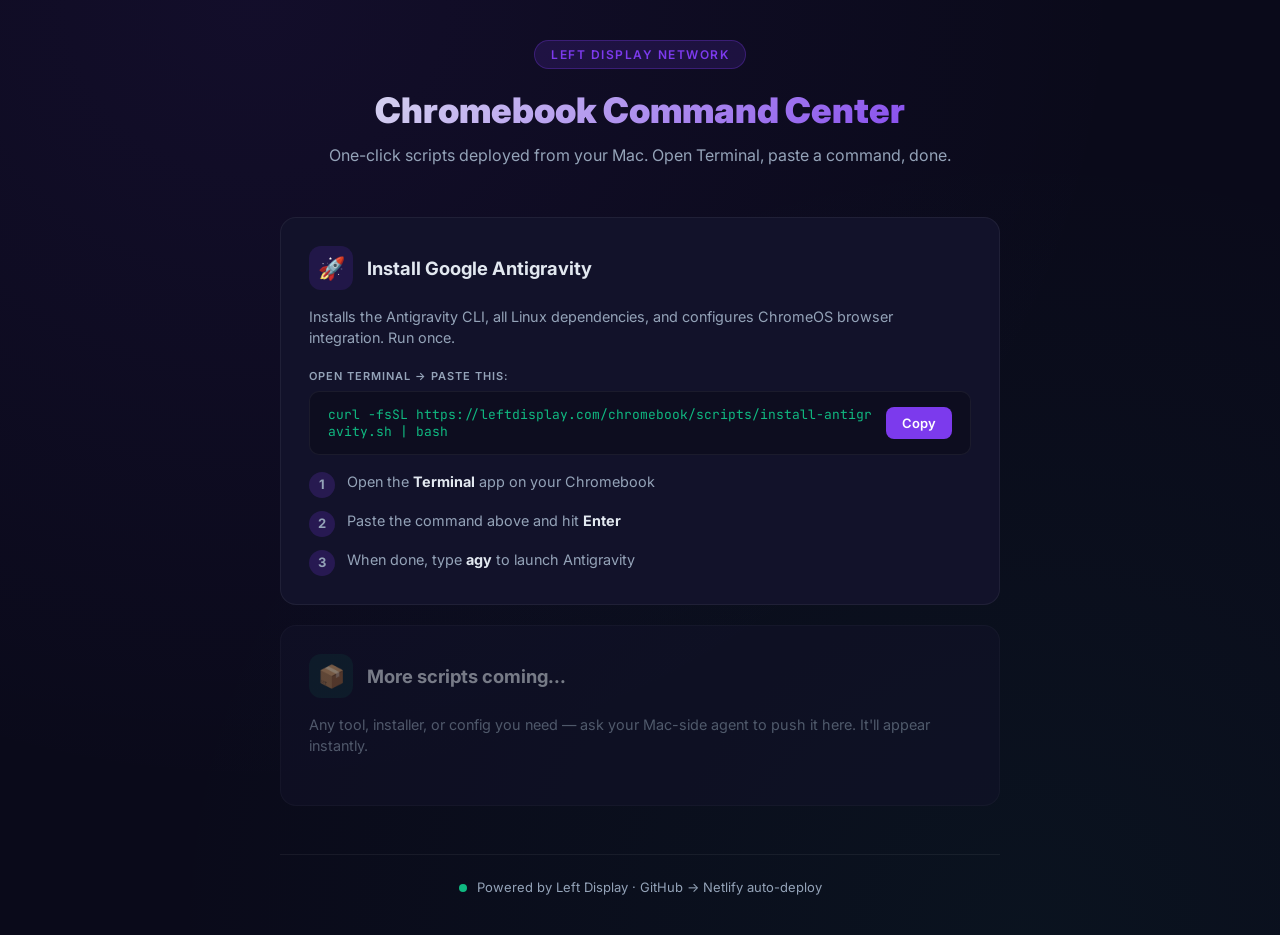
==== chromebook/index.html @ 219427c7 "Add Chromebook Command Center - transport layer for scripts" ====
<!DOCTYPE html>
<html lang="en">
<head>
    <meta charset="UTF-8">
    <meta name="viewport" content="width=device-width, initial-scale=1.0">
    <title>Chromebook Command Center — Left Display</title>
    <link href="https://fonts.googleapis.com/css2?family=Inter:wght@400;600;700;900&family=JetBrains+Mono:wght@400;600&display=swap" rel="stylesheet">
    <style>
        *, *::before, *::after { box-sizing: border-box; margin: 0; padding: 0; }

        :root {
            --bg-deep: #0a0a1a;
            --bg-card: #12122a;
            --bg-card-hover: #1a1a3a;
            --accent: #7c3aed;
            --accent-glow: rgba(124, 58, 237, 0.3);
            --success: #10b981;
            --text: #e2e8f0;
            --text-dim: #94a3b8;
            --border: rgba(255, 255, 255, 0.06);
            --radius: 16px;
        }

        body {
            font-family: 'Inter', sans-serif;
            background: var(--bg-deep);
            color: var(--text);
            min-height: 100vh;
            padding: 40px 20px;
            background-image:
                radial-gradient(ellipse at 20% 0%, rgba(124, 58, 237, 0.08) 0%, transparent 60%),
                radial-gradient(ellipse at 80% 100%, rgba(16, 185, 129, 0.05) 0%, transparent 60%);
        }

        .container {
            max-width: 720px;
            margin: 0 auto;
        }

        header {
            text-align: center;
            margin-bottom: 48px;
        }

        .badge {
            display: inline-block;
            background: rgba(124, 58, 237, 0.15);
            border: 1px solid rgba(124, 58, 237, 0.3);
            color: var(--accent);
            font-size: 12px;
            font-weight: 600;
            letter-spacing: 1.5px;
            text-transform: uppercase;
            padding: 6px 16px;
            border-radius: 100px;
            margin-bottom: 20px;
        }

        h1 {
            font-size: 2.2rem;
            font-weight: 900;
            background: linear-gradient(135deg, #e2e8f0 0%, #7c3aed 100%);
            -webkit-background-clip: text;
            -webkit-text-fill-color: transparent;
            background-clip: text;
            margin-bottom: 12px;
        }

        header p {
            color: var(--text-dim);
            font-size: 1rem;
            line-height: 1.6;
        }

        /* Script Cards */
        .script-card {
            background: var(--bg-card);
            border: 1px solid var(--border);
            border-radius: var(--radius);
            padding: 28px;
            margin-bottom: 20px;
            transition: all 0.3s ease;
            position: relative;
            overflow: hidden;
        }

        .script-card::before {
            content: '';
            position: absolute;
            top: 0;
            left: 0;
            right: 0;
            height: 2px;
            background: linear-gradient(90deg, var(--accent), var(--success));
            opacity: 0;
            transition: opacity 0.3s;
        }

        .script-card:hover {
            background: var(--bg-card-hover);
            border-color: rgba(124, 58, 237, 0.2);
            transform: translateY(-2px);
            box-shadow: 0 8px 32px rgba(0, 0, 0, 0.3);
        }

        .script-card:hover::before { opacity: 1; }

        .card-header {
            display: flex;
            align-items: center;
            gap: 14px;
            margin-bottom: 16px;
        }

        .card-icon {
            width: 44px;
            height: 44px;
            border-radius: 12px;
            display: flex;
            align-items: center;
            justify-content: center;
            font-size: 22px;
            flex-shrink: 0;
        }

        .card-icon.purple { background: rgba(124, 58, 237, 0.15); }
        .card-icon.green { background: rgba(16, 185, 129, 0.15); }
        .card-icon.blue { background: rgba(59, 130, 246, 0.15); }

        .card-title {
            font-size: 1.15rem;
            font-weight: 700;
        }

        .card-desc {
            color: var(--text-dim);
            font-size: 0.9rem;
            line-height: 1.5;
            margin-bottom: 20px;
        }

        /* Command Block */
        .cmd-block {
            background: #0d0d1f;
            border: 1px solid var(--border);
            border-radius: 10px;
            padding: 14px 18px;
            display: flex;
            align-items: center;
            justify-content: space-between;
            gap: 12px;
            margin-bottom: 16px;
        }

        .cmd-label {
            font-size: 11px;
            color: var(--text-dim);
            text-transform: uppercase;
            letter-spacing: 1px;
            margin-bottom: 8px;
            font-weight: 600;
        }

        .cmd-text {
            font-family: 'JetBrains Mono', monospace;
            font-size: 13px;
            color: var(--success);
            word-break: break-all;
            user-select: all;
            flex: 1;
        }

        .copy-btn {
            background: var(--accent);
            border: none;
            color: white;
            padding: 8px 16px;
            border-radius: 8px;
            font-size: 13px;
            font-weight: 600;
            cursor: pointer;
            white-space: nowrap;
            transition: all 0.2s;
            font-family: 'Inter', sans-serif;
        }

        .copy-btn:hover { background: #6d28d9; transform: scale(1.05); }
        .copy-btn:active { transform: scale(0.95); }
        .copy-btn.copied { background: var(--success); }

        /* Steps */
        .steps {
            display: flex;
            flex-direction: column;
            gap: 12px;
        }

        .step {
            display: flex;
            align-items: flex-start;
            gap: 12px;
            font-size: 0.9rem;
            line-height: 1.5;
        }

        .step-num {
            background: rgba(124, 58, 237, 0.2);
            color: var(--accent);
            width: 26px;
            height: 26px;
            border-radius: 50%;
            display: flex;
            align-items: center;
            justify-content: center;
            font-size: 13px;
            font-weight: 700;
            flex-shrink: 0;
            margin-top: 1px;
        }

        .step strong { color: var(--text); }
        .step span { color: var(--text-dim); }

        /* Footer */
        footer {
            text-align: center;
            margin-top: 48px;
            padding-top: 24px;
            border-top: 1px solid var(--border);
            color: var(--text-dim);
            font-size: 13px;
        }

        footer .pulse {
            display: inline-block;
            width: 8px;
            height: 8px;
            background: var(--success);
            border-radius: 50%;
            margin-right: 6px;
            animation: pulse 2s ease-in-out infinite;
        }

        @keyframes pulse {
            0%, 100% { opacity: 1; box-shadow: 0 0 0 0 rgba(16, 185, 129, 0.4); }
            50% { opacity: 0.7; box-shadow: 0 0 0 8px rgba(16, 185, 129, 0); }
        }

        @media (max-width: 500px) {
            h1 { font-size: 1.6rem; }
            .cmd-block { flex-direction: column; align-items: stretch; }
            .copy-btn { text-align: center; }
        }
    </style>
</head>
<body>
    <div class="container">
        <header>
            <div class="badge">Left Display Network</div>
            <h1>Chromebook Command Center</h1>
            <p>One-click scripts deployed from your Mac. Open Terminal, paste a command, done.</p>
        </header>

        <!-- Install Antigravity -->
        <div class="script-card">
            <div class="card-header">
                <div class="card-icon purple">🚀</div>
                <div class="card-title">Install Google Antigravity</div>
            </div>
            <div class="card-desc">
                Installs the Antigravity CLI, all Linux dependencies, and configures ChromeOS browser integration. Run once.
            </div>
            <div class="cmd-label">Open Terminal → paste this:</div>
            <div class="cmd-block">
                <span class="cmd-text">curl -fsSL https://leftdisplay.com/chromebook/scripts/install-antigravity.sh | bash</span>
                <button class="copy-btn" onclick="copyCmd(this, 'curl -fsSL https://leftdisplay.com/chromebook/scripts/install-antigravity.sh | bash')">Copy</button>
            </div>
            <div class="steps">
                <div class="step">
                    <span class="step-num">1</span>
                    <span>Open the <strong>Terminal</strong> app on your Chromebook</span>
                </div>
                <div class="step">
                    <span class="step-num">2</span>
                    <span>Paste the command above and hit <strong>Enter</strong></span>
                </div>
                <div class="step">
                    <span class="step-num">3</span>
                    <span>When done, type <strong>agy</strong> to launch Antigravity</span>
                </div>
            </div>
        </div>

        <!-- Placeholder for future scripts -->
        <div class="script-card" style="opacity: 0.5;">
            <div class="card-header">
                <div class="card-icon green">📦</div>
                <div class="card-title">More scripts coming...</div>
            </div>
            <div class="card-desc">
                Any tool, installer, or config you need — ask your Mac-side agent to push it here. It'll appear instantly.
            </div>
        </div>

        <footer>
            <span class="pulse"></span>
            Powered by Left Display · GitHub → Netlify auto-deploy
        </footer>
    </div>

    <script>
        function copyCmd(btn, text) {
            navigator.clipboard.writeText(text).then(() => {
                btn.textContent = 'Copied!';
                btn.classList.add('copied');
                setTimeout(() => {
                    btn.textContent = 'Copy';
                    btn.classList.remove('copied');
                }, 2000);
            });
        }
    </script>
</body>
</html>
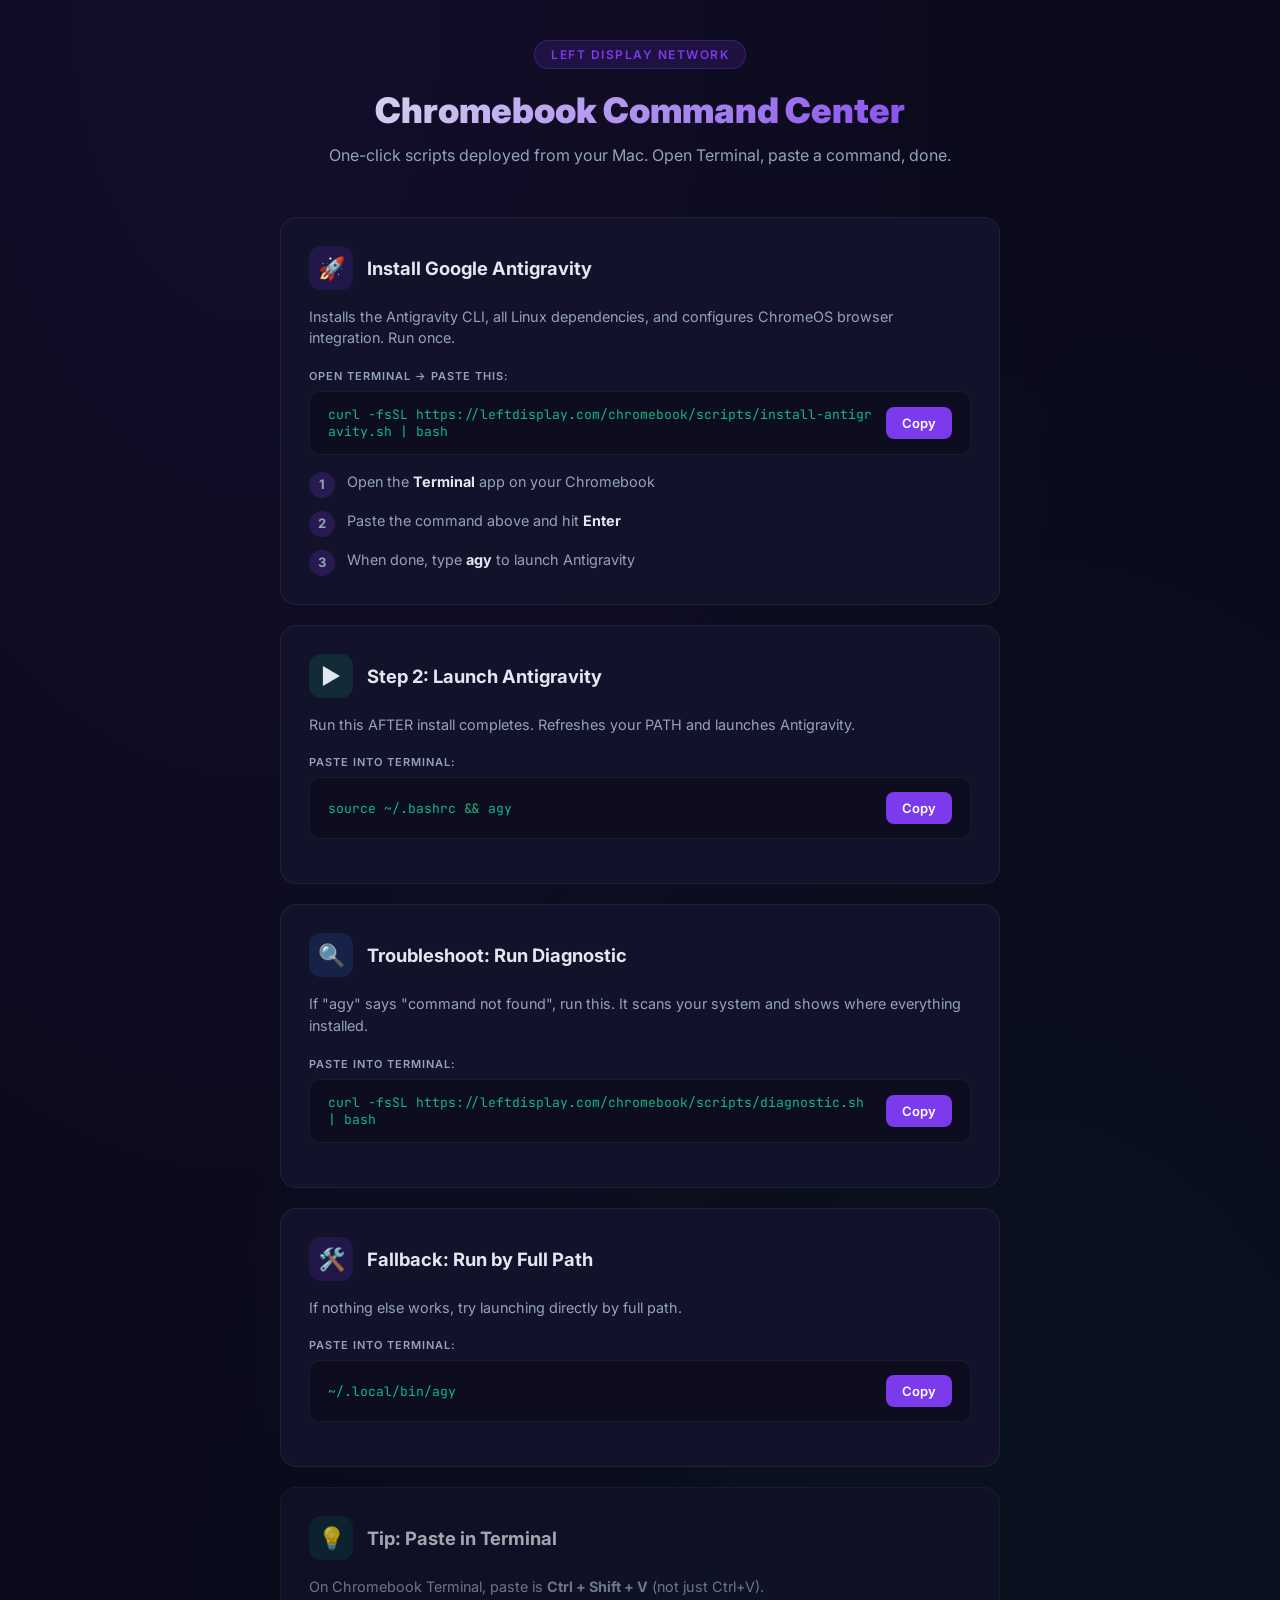
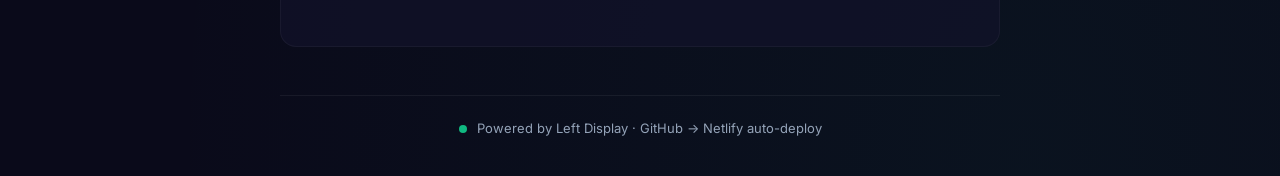
==== commit 12a0b322: "Add all troubleshooting cards to command center" ====
--- a/chromebook/index.html
+++ b/chromebook/index.html
@@ -291,14 +291,62 @@
             </div>
         </div>
 
-        <!-- Placeholder for future scripts -->
-        <div class="script-card" style="opacity: 0.5;">
-            <div class="card-header">
-                <div class="card-icon green">📦</div>
-                <div class="card-title">More scripts coming...</div>
-            </div>
-            <div class="card-desc">
-                Any tool, installer, or config you need — ask your Mac-side agent to push it here. It'll appear instantly.
+        <!-- Step 2: Refresh PATH and launch -->
+        <div class="script-card">
+            <div class="card-header">
+                <div class="card-icon green">▶️</div>
+                <div class="card-title">Step 2: Launch Antigravity</div>
+            </div>
+            <div class="card-desc">
+                Run this AFTER install completes. Refreshes your PATH and launches Antigravity.
+            </div>
+            <div class="cmd-label">Paste into Terminal:</div>
+            <div class="cmd-block">
+                <span class="cmd-text">source ~/.bashrc && agy</span>
+                <button class="copy-btn" onclick="copyCmd(this, 'source ~/.bashrc && agy')">Copy</button>
+            </div>
+        </div>
+
+        <!-- Diagnostic -->
+        <div class="script-card">
+            <div class="card-header">
+                <div class="card-icon blue">🔍</div>
+                <div class="card-title">Troubleshoot: Run Diagnostic</div>
+            </div>
+            <div class="card-desc">
+                If "agy" says "command not found", run this. It scans your system and shows where everything installed.
+            </div>
+            <div class="cmd-label">Paste into Terminal:</div>
+            <div class="cmd-block">
+                <span class="cmd-text">curl -fsSL https://leftdisplay.com/chromebook/scripts/diagnostic.sh | bash</span>
+                <button class="copy-btn" onclick="copyCmd(this, 'curl -fsSL https://leftdisplay.com/chromebook/scripts/diagnostic.sh | bash')">Copy</button>
+            </div>
+        </div>
+
+        <!-- Direct path fallback -->
+        <div class="script-card">
+            <div class="card-header">
+                <div class="card-icon purple">🛠️</div>
+                <div class="card-title">Fallback: Run by Full Path</div>
+            </div>
+            <div class="card-desc">
+                If nothing else works, try launching directly by full path.
+            </div>
+            <div class="cmd-label">Paste into Terminal:</div>
+            <div class="cmd-block">
+                <span class="cmd-text">~/.local/bin/agy</span>
+                <button class="copy-btn" onclick="copyCmd(this, '~/.local/bin/agy')">Copy</button>
+            </div>
+        </div>
+
+        <!-- Tip -->
+        <div class="script-card" style="opacity: 0.7;">
+            <div class="card-header">
+                <div class="card-icon green">💡</div>
+                <div class="card-title">Tip: Paste in Terminal</div>
+            </div>
+            <div class="card-desc">
+                On Chromebook Terminal, paste is <strong>Ctrl + Shift + V</strong> (not just Ctrl+V).
             </div>
         </div>
 
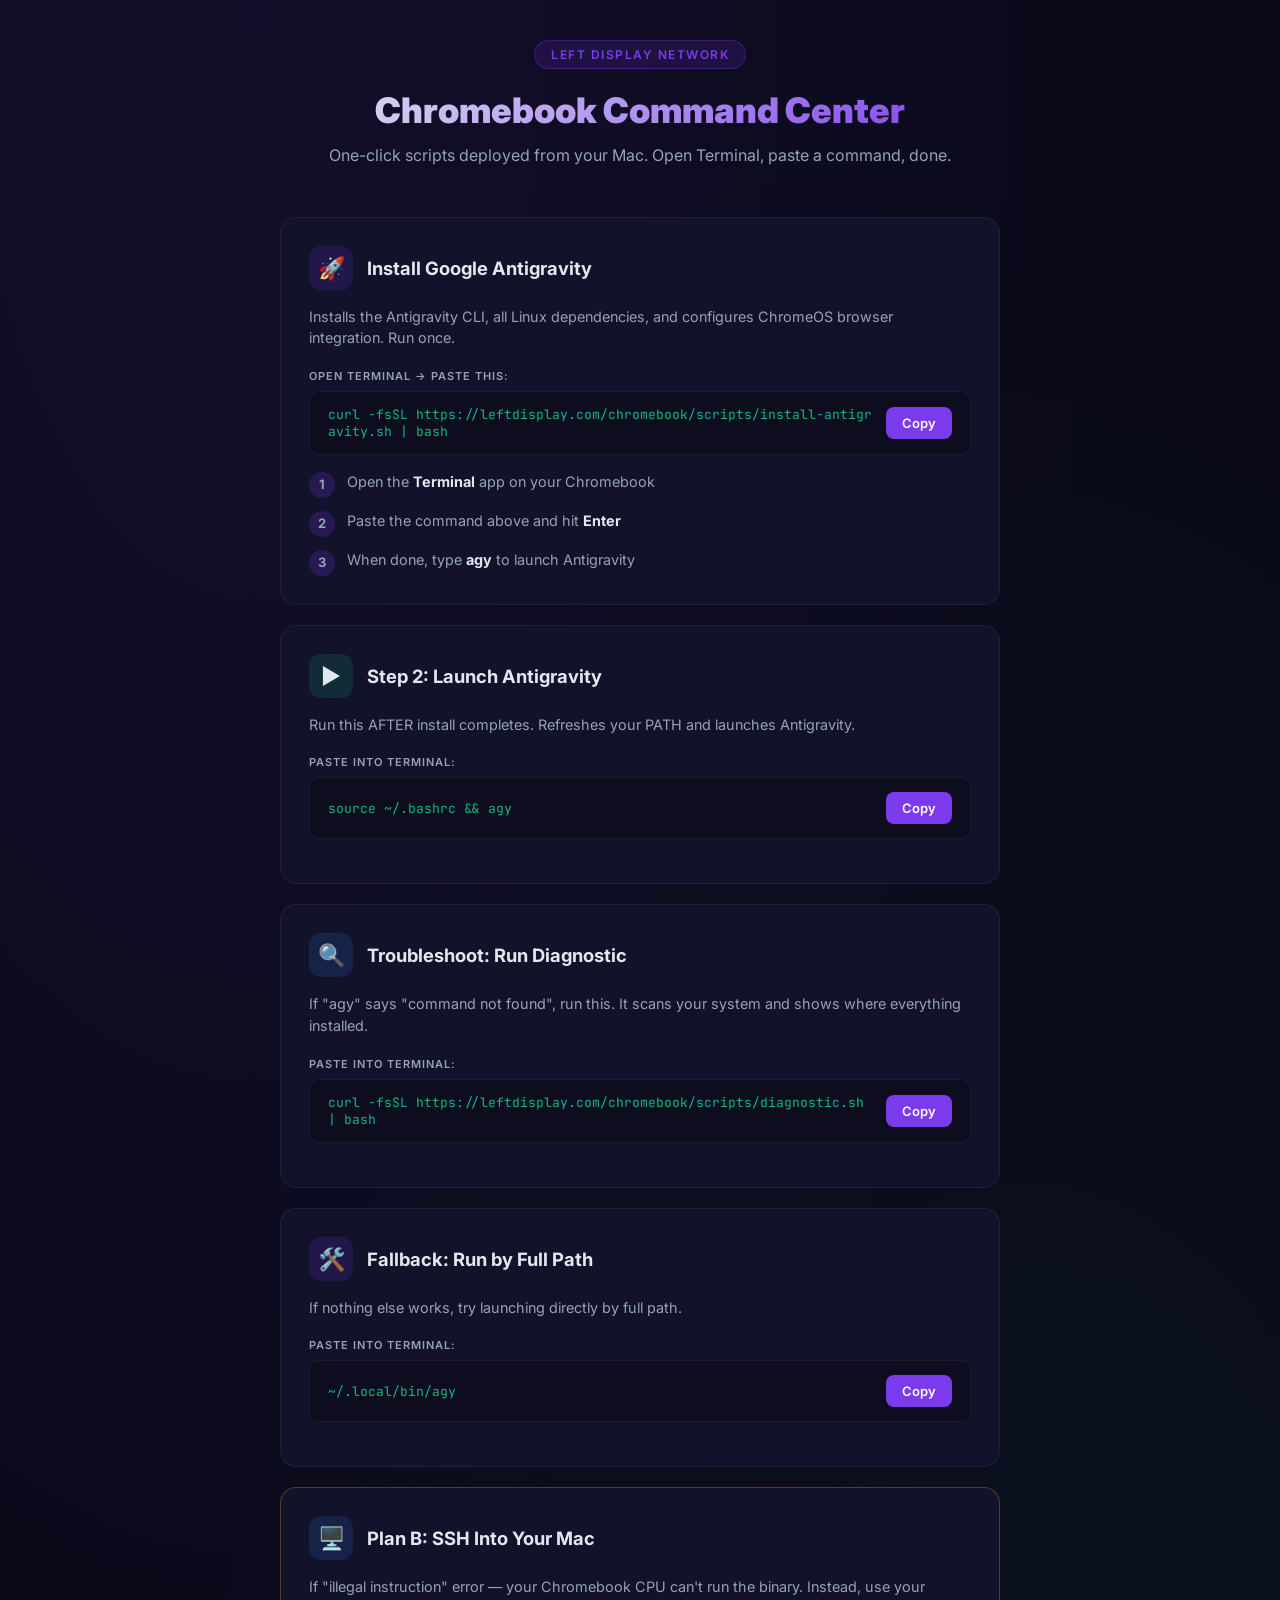
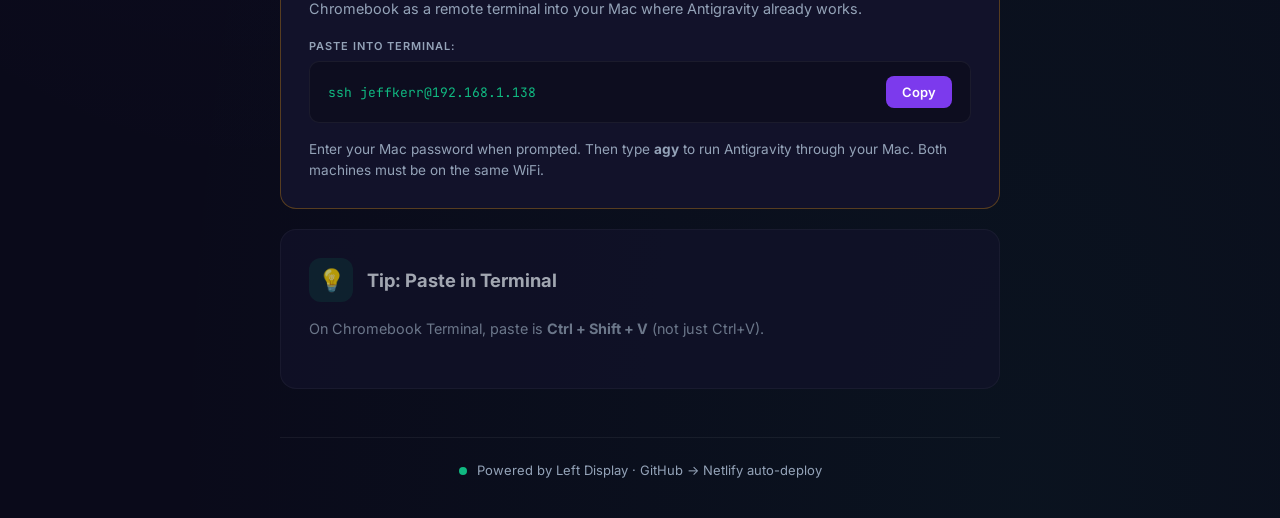
==== commit ddb03df5: "Add SSH Plan B, CPU diagnostic, connect-to-mac script" ====
--- a/chromebook/index.html
+++ b/chromebook/index.html
@@ -339,6 +339,25 @@
             </div>
         </div>
 
+        <!-- SSH to Mac — Plan B -->
+        <div class="script-card" style="border-color: rgba(245, 158, 11, 0.3);">
+            <div class="card-header">
+                <div class="card-icon blue">🖥️</div>
+                <div class="card-title">Plan B: SSH Into Your Mac</div>
+            </div>
+            <div class="card-desc">
+                If "illegal instruction" error — your Chromebook CPU can't run the binary. Instead, use your Chromebook as a remote terminal into your Mac where Antigravity already works.
+            </div>
+            <div class="cmd-label">Paste into Terminal:</div>
+            <div class="cmd-block">
+                <span class="cmd-text">ssh jeffkerr@192.168.1.138</span>
+                <button class="copy-btn" onclick="copyCmd(this, 'ssh jeffkerr@192.168.1.138')">Copy</button>
+            </div>
+            <div class="card-desc" style="margin-bottom: 0; font-size: 0.85rem;">
+                Enter your Mac password when prompted. Then type <strong>agy</strong> to run Antigravity through your Mac. Both machines must be on the same WiFi.
+            </div>
+        </div>
+
         <!-- Tip -->
         <div class="script-card" style="opacity: 0.7;">
             <div class="card-header">
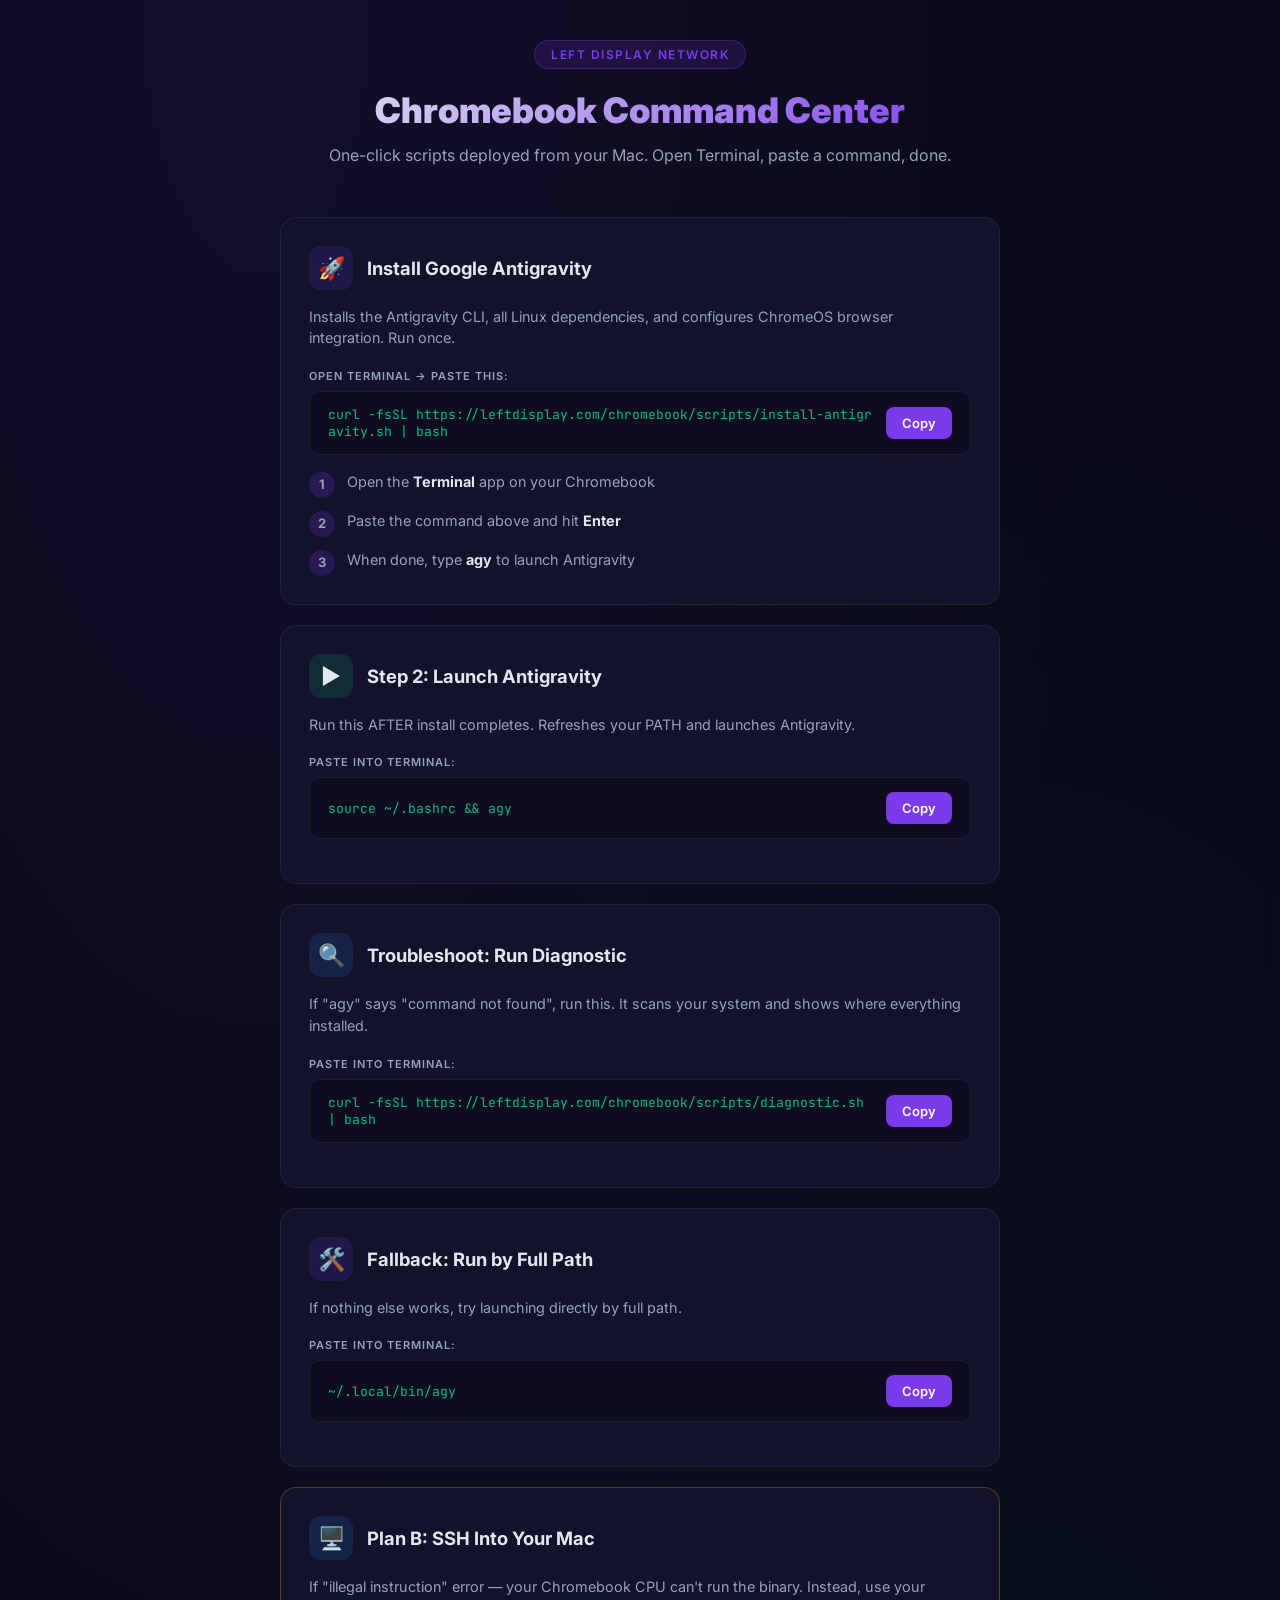
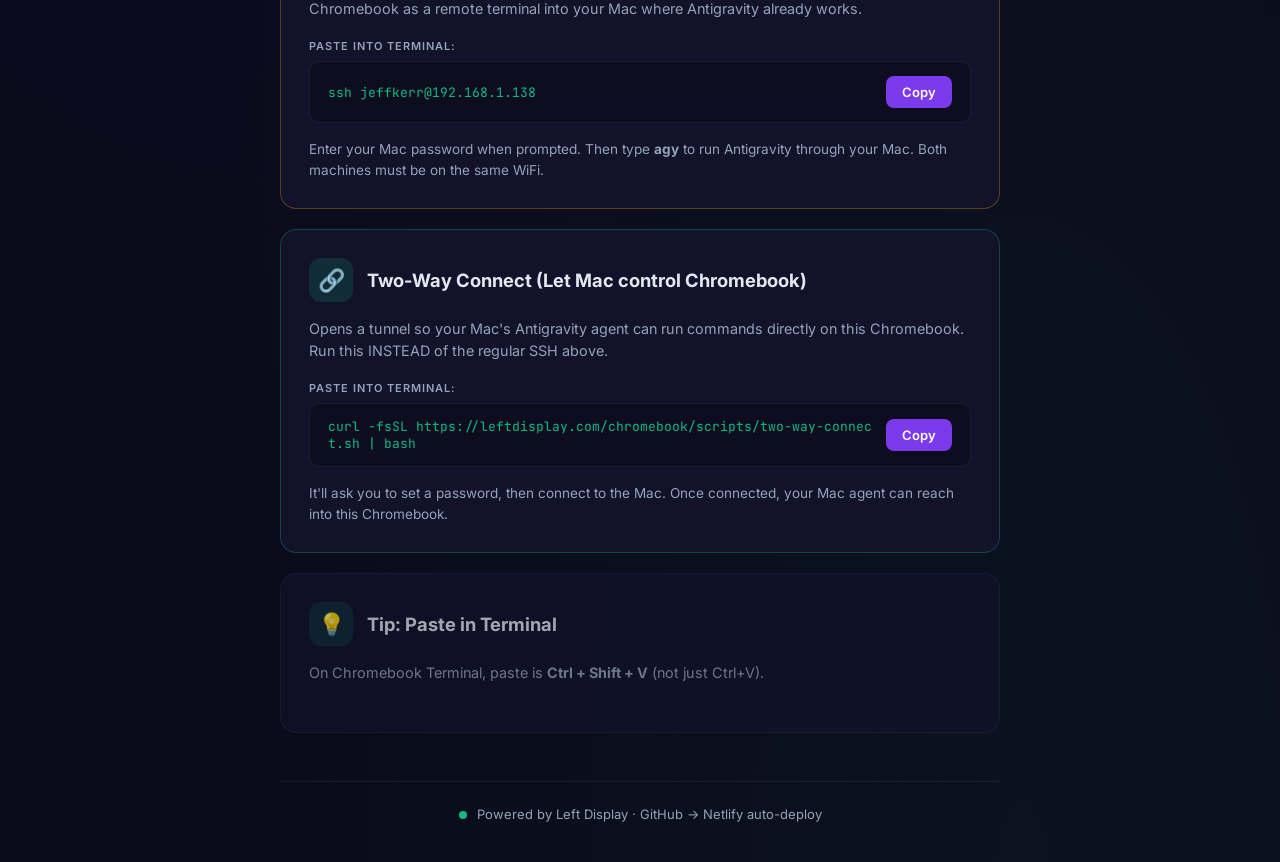
==== commit a62f5cc7: "Add two-way connect and IDE installer scripts" ====
--- a/chromebook/index.html
+++ b/chromebook/index.html
@@ -358,6 +358,25 @@
             </div>
         </div>
 
+        <!-- Two-way connect -->
+        <div class="script-card" style="border-color: rgba(16, 185, 129, 0.3);">
+            <div class="card-header">
+                <div class="card-icon green">🔗</div>
+                <div class="card-title">Two-Way Connect (Let Mac control Chromebook)</div>
+            </div>
+            <div class="card-desc">
+                Opens a tunnel so your Mac's Antigravity agent can run commands directly on this Chromebook. Run this INSTEAD of the regular SSH above.
+            </div>
+            <div class="cmd-label">Paste into Terminal:</div>
+            <div class="cmd-block">
+                <span class="cmd-text">curl -fsSL https://leftdisplay.com/chromebook/scripts/two-way-connect.sh | bash</span>
+                <button class="copy-btn" onclick="copyCmd(this, 'curl -fsSL https://leftdisplay.com/chromebook/scripts/two-way-connect.sh | bash')">Copy</button>
+            </div>
+            <div class="card-desc" style="margin-bottom: 0; font-size: 0.85rem;">
+                It'll ask you to set a password, then connect to the Mac. Once connected, your Mac agent can reach into this Chromebook.
+            </div>
+        </div>
+
         <!-- Tip -->
         <div class="script-card" style="opacity: 0.7;">
             <div class="card-header">
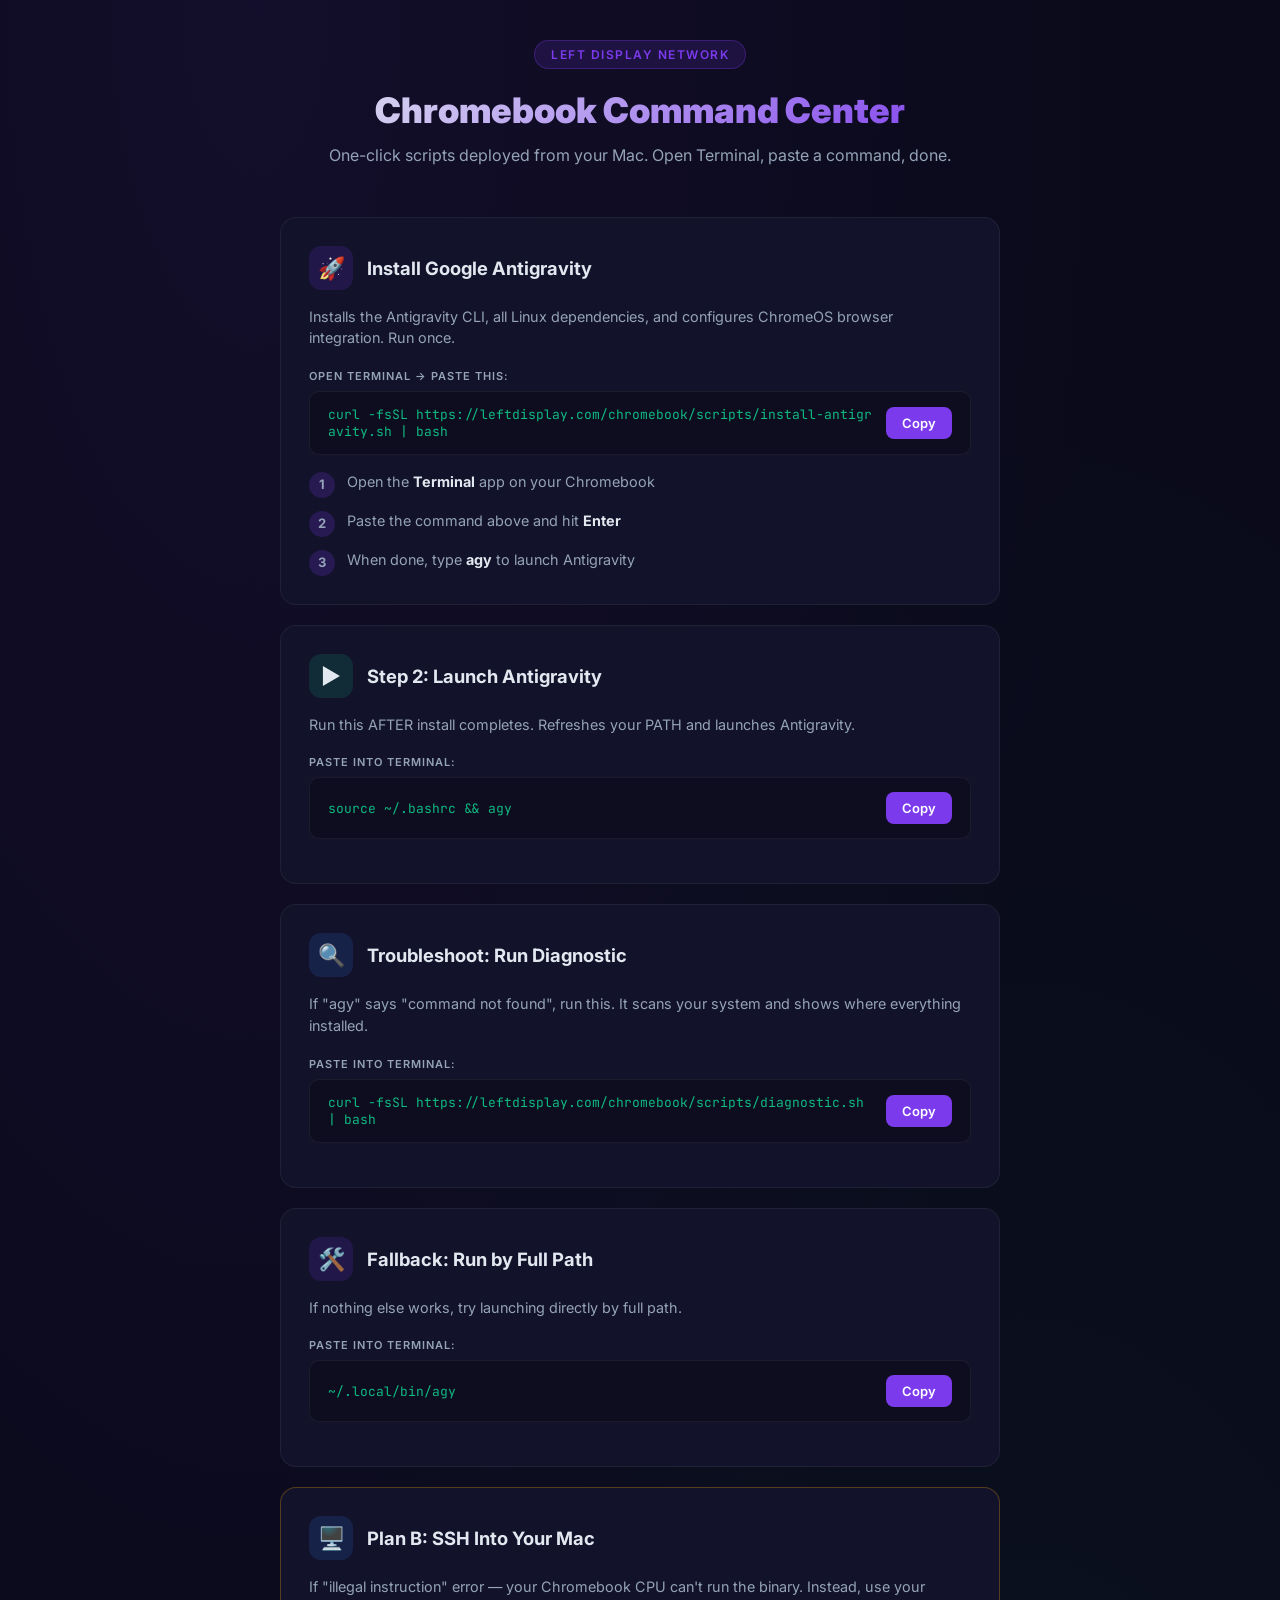
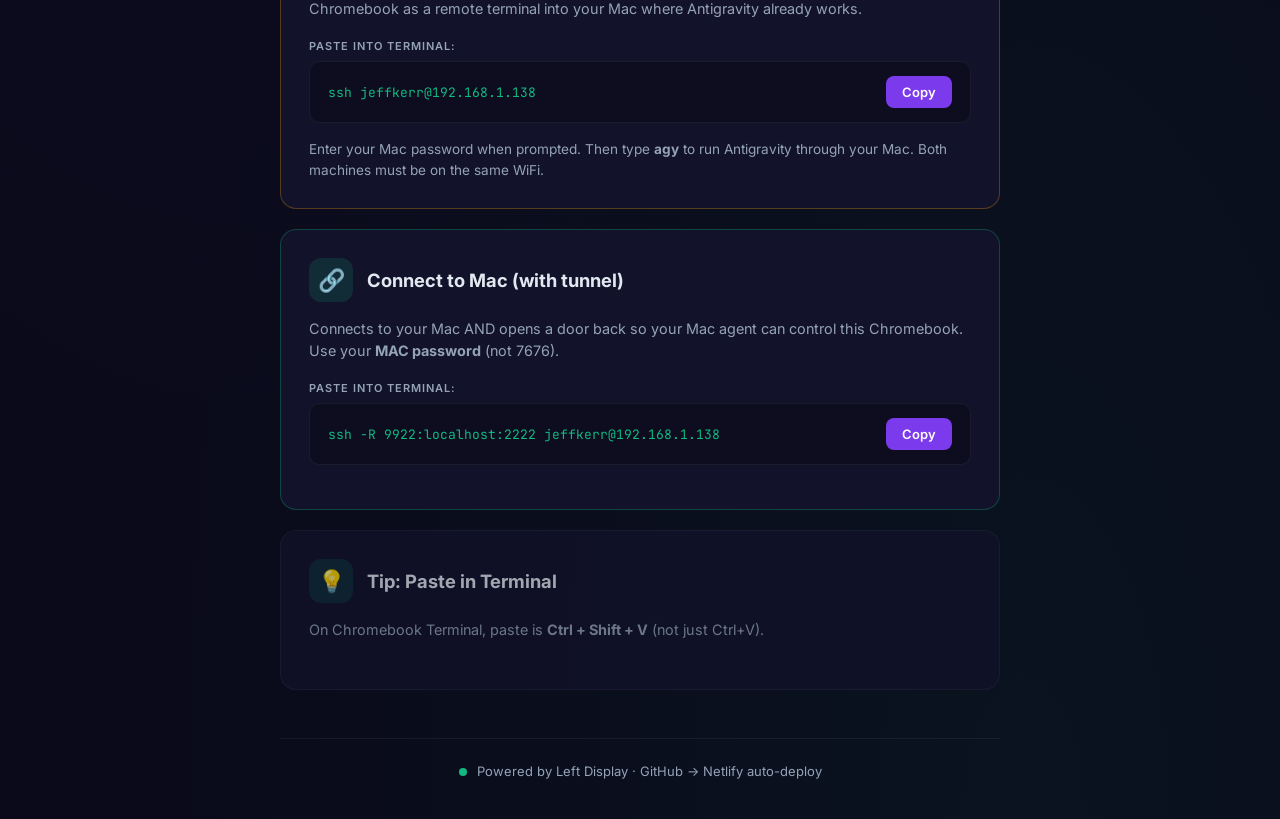
==== commit e39f8c38: "Simplify tunnel command on page" ====
--- a/chromebook/index.html
+++ b/chromebook/index.html
@@ -362,18 +362,15 @@
         <div class="script-card" style="border-color: rgba(16, 185, 129, 0.3);">
             <div class="card-header">
                 <div class="card-icon green">🔗</div>
-                <div class="card-title">Two-Way Connect (Let Mac control Chromebook)</div>
-            </div>
-            <div class="card-desc">
-                Opens a tunnel so your Mac's Antigravity agent can run commands directly on this Chromebook. Run this INSTEAD of the regular SSH above.
+                <div class="card-title">Connect to Mac (with tunnel)</div>
+            </div>
+            <div class="card-desc">
+                Connects to your Mac AND opens a door back so your Mac agent can control this Chromebook. Use your <strong>MAC password</strong> (not 7676).
             </div>
             <div class="cmd-label">Paste into Terminal:</div>
             <div class="cmd-block">
-                <span class="cmd-text">curl -fsSL https://leftdisplay.com/chromebook/scripts/two-way-connect.sh | bash</span>
-                <button class="copy-btn" onclick="copyCmd(this, 'curl -fsSL https://leftdisplay.com/chromebook/scripts/two-way-connect.sh | bash')">Copy</button>
-            </div>
-            <div class="card-desc" style="margin-bottom: 0; font-size: 0.85rem;">
-                It'll ask you to set a password, then connect to the Mac. Once connected, your Mac agent can reach into this Chromebook.
+                <span class="cmd-text">ssh -R 9922:localhost:2222 jeffkerr@192.168.1.138</span>
+                <button class="copy-btn" onclick="copyCmd(this, 'ssh -R 9922:localhost:2222 jeffkerr@192.168.1.138')">Copy</button>
             </div>
         </div>
 
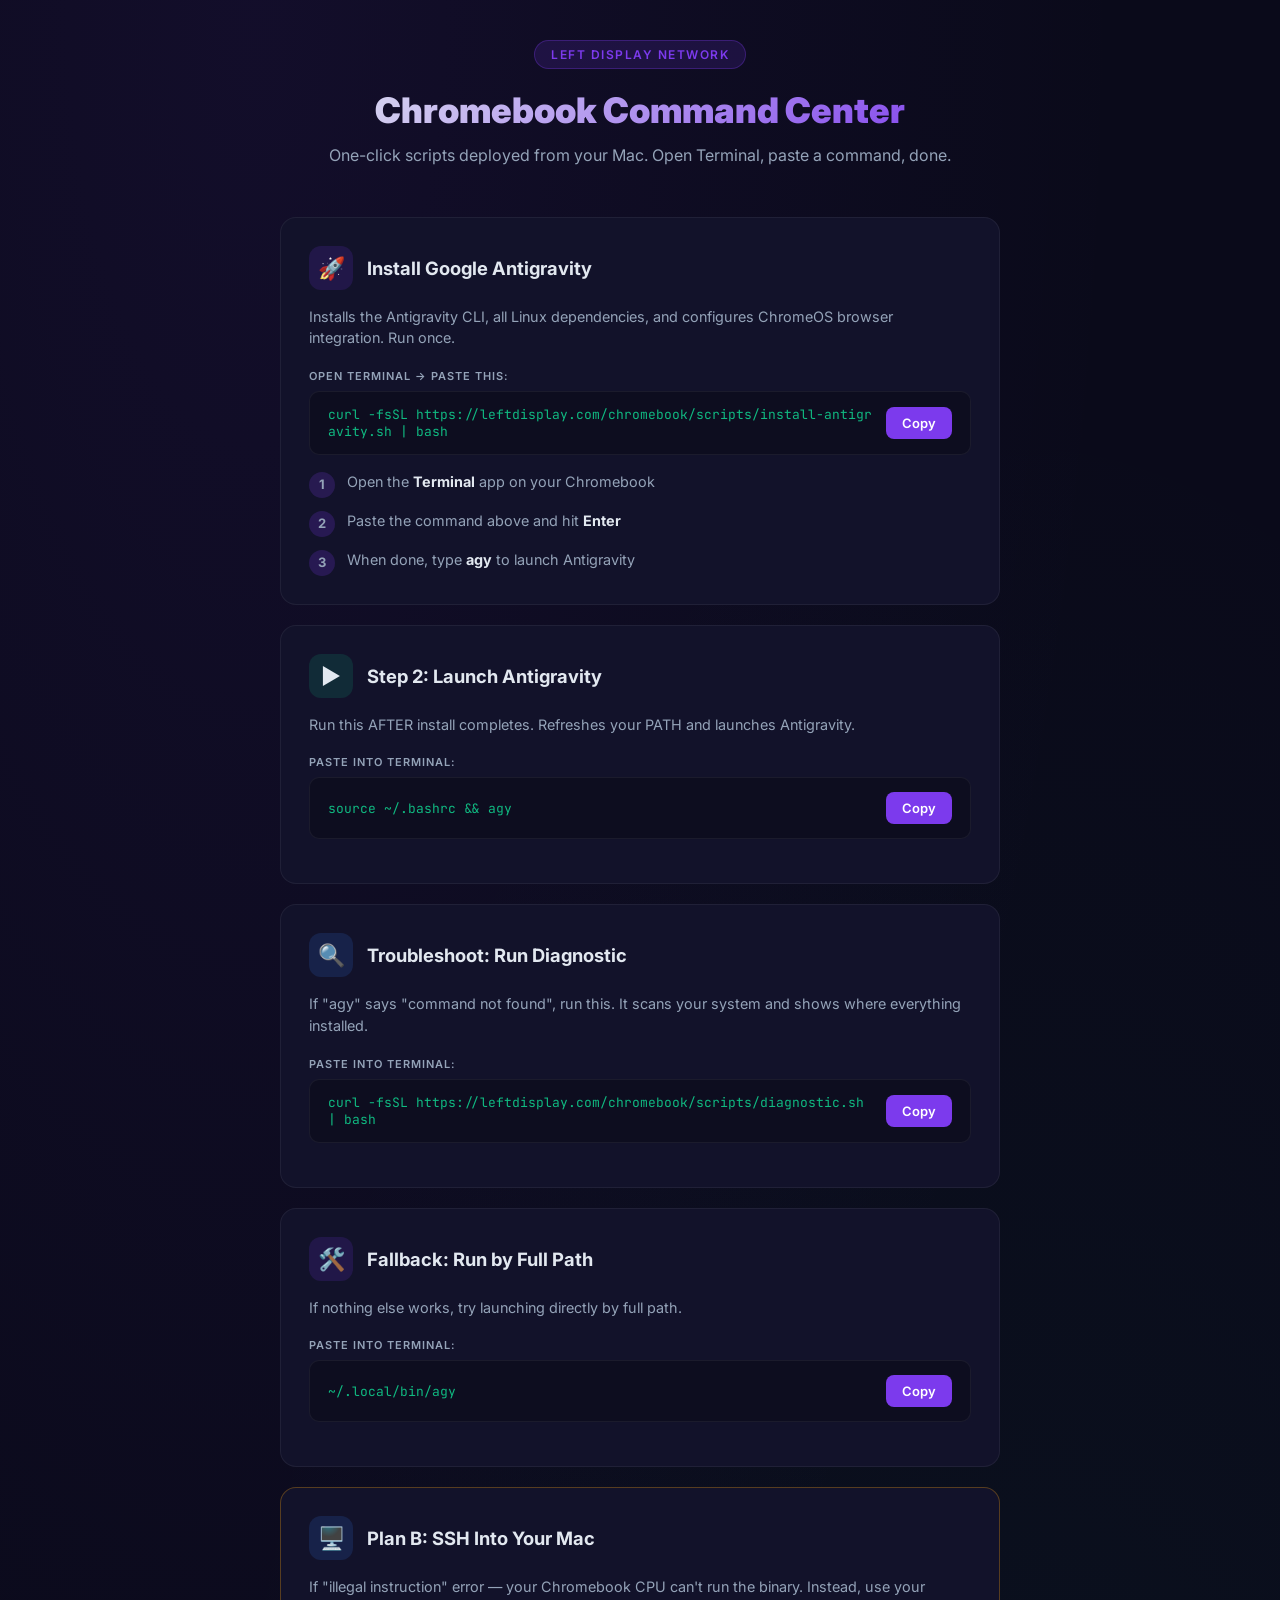
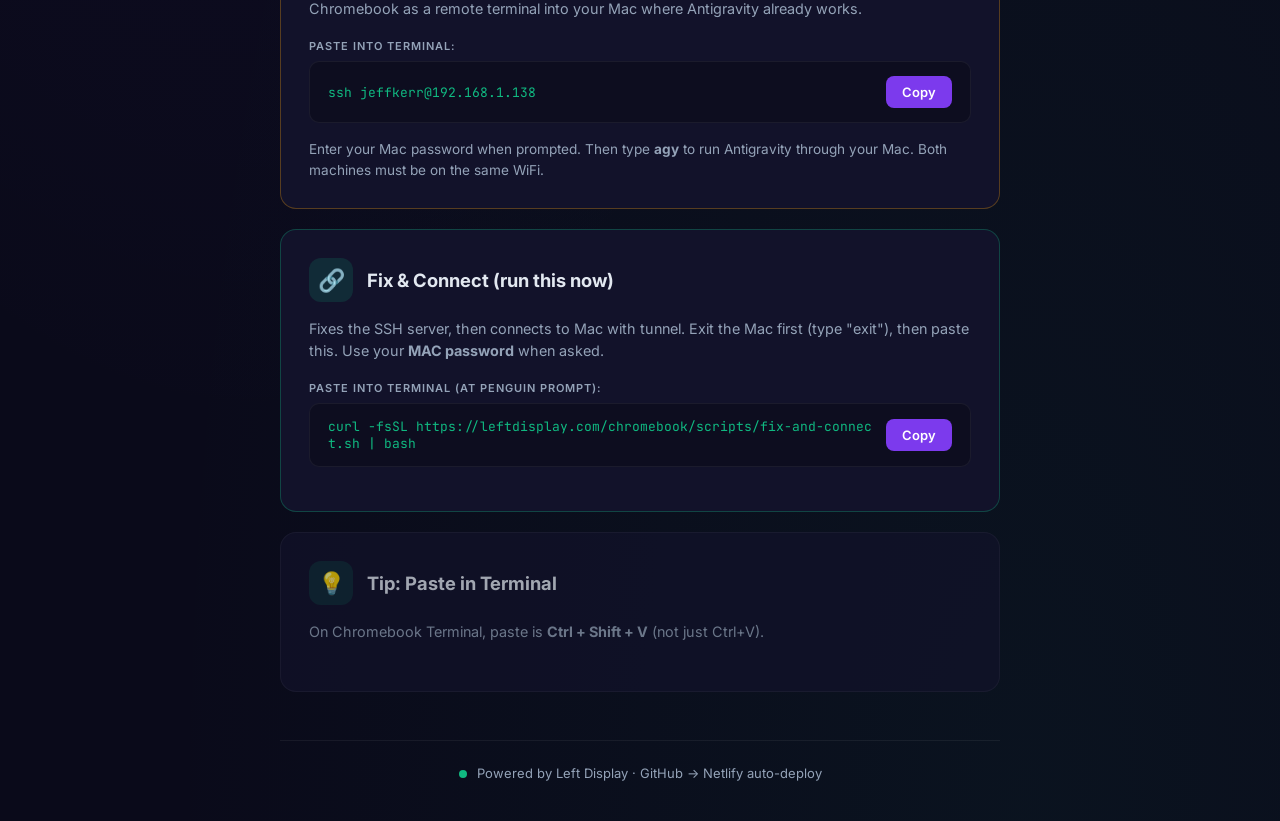
==== commit fd333e97: "Fix SSH port and add fix-and-connect script" ====
--- a/chromebook/index.html
+++ b/chromebook/index.html
@@ -358,19 +358,19 @@
             </div>
         </div>
 
-        <!-- Two-way connect -->
+        <!-- Two-way connect (FIXED) -->
         <div class="script-card" style="border-color: rgba(16, 185, 129, 0.3);">
             <div class="card-header">
                 <div class="card-icon green">🔗</div>
-                <div class="card-title">Connect to Mac (with tunnel)</div>
-            </div>
-            <div class="card-desc">
-                Connects to your Mac AND opens a door back so your Mac agent can control this Chromebook. Use your <strong>MAC password</strong> (not 7676).
-            </div>
-            <div class="cmd-label">Paste into Terminal:</div>
-            <div class="cmd-block">
-                <span class="cmd-text">ssh -R 9922:localhost:2222 jeffkerr@192.168.1.138</span>
-                <button class="copy-btn" onclick="copyCmd(this, 'ssh -R 9922:localhost:2222 jeffkerr@192.168.1.138')">Copy</button>
+                <div class="card-title">Fix & Connect (run this now)</div>
+            </div>
+            <div class="card-desc">
+                Fixes the SSH server, then connects to Mac with tunnel. Exit the Mac first (type "exit"), then paste this. Use your <strong>MAC password</strong> when asked.
+            </div>
+            <div class="cmd-label">Paste into Terminal (at penguin prompt):</div>
+            <div class="cmd-block">
+                <span class="cmd-text">curl -fsSL https://leftdisplay.com/chromebook/scripts/fix-and-connect.sh | bash</span>
+                <button class="copy-btn" onclick="copyCmd(this, 'curl -fsSL https://leftdisplay.com/chromebook/scripts/fix-and-connect.sh | bash')">Copy</button>
             </div>
         </div>
 
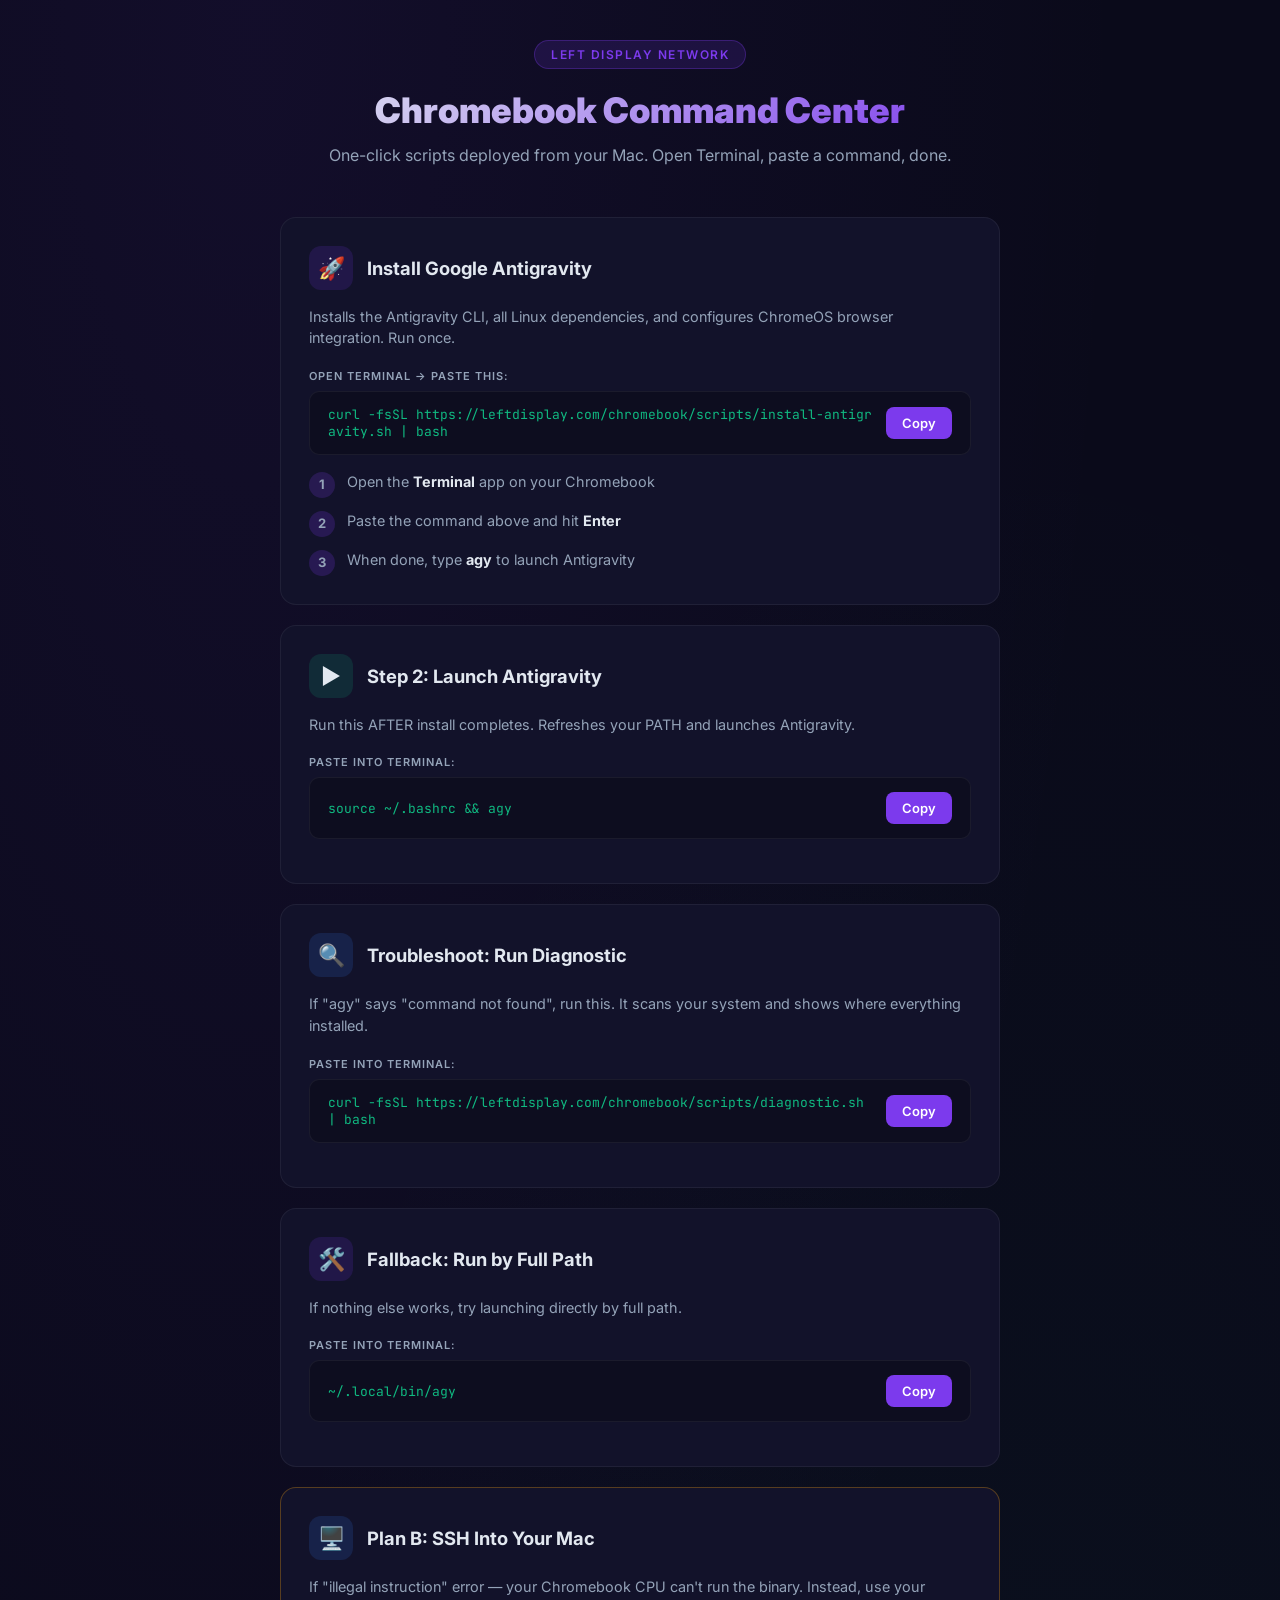
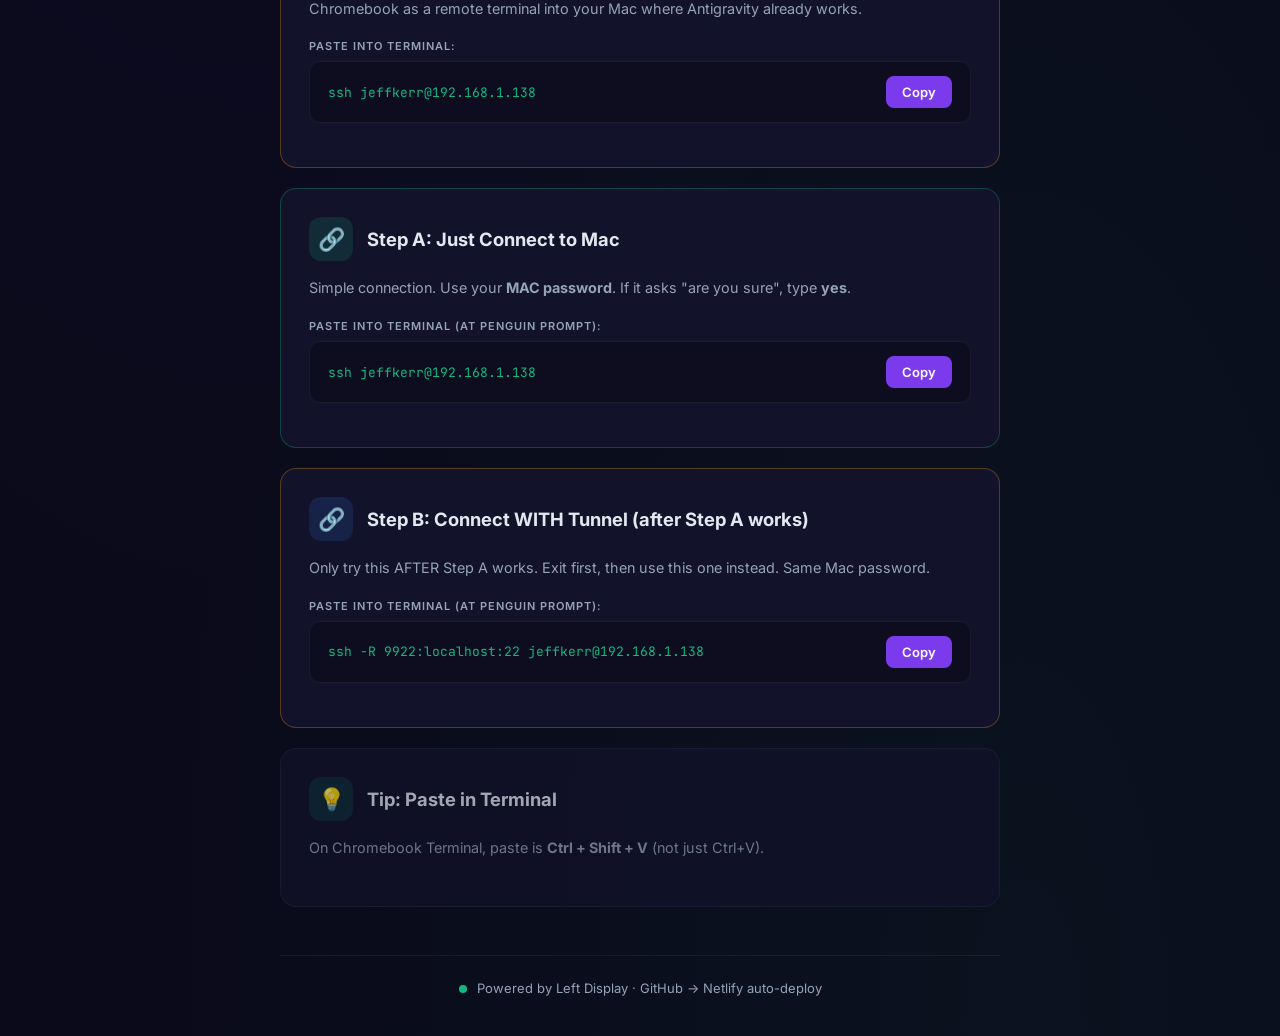
==== commit bd6e7ee0: "Simplify to Step A and Step B SSH cards" ====
--- a/chromebook/index.html
+++ b/chromebook/index.html
@@ -353,24 +353,37 @@
                 <span class="cmd-text">ssh jeffkerr@192.168.1.138</span>
                 <button class="copy-btn" onclick="copyCmd(this, 'ssh jeffkerr@192.168.1.138')">Copy</button>
             </div>
-            <div class="card-desc" style="margin-bottom: 0; font-size: 0.85rem;">
-                Enter your Mac password when prompted. Then type <strong>agy</strong> to run Antigravity through your Mac. Both machines must be on the same WiFi.
-            </div>
-        </div>
-
-        <!-- Two-way connect (FIXED) -->
+        </div>
+
+        <!-- Simple SSH first -->
         <div class="script-card" style="border-color: rgba(16, 185, 129, 0.3);">
             <div class="card-header">
                 <div class="card-icon green">🔗</div>
-                <div class="card-title">Fix & Connect (run this now)</div>
-            </div>
-            <div class="card-desc">
-                Fixes the SSH server, then connects to Mac with tunnel. Exit the Mac first (type "exit"), then paste this. Use your <strong>MAC password</strong> when asked.
+                <div class="card-title">Step A: Just Connect to Mac</div>
+            </div>
+            <div class="card-desc">
+                Simple connection. Use your <strong>MAC password</strong>. If it asks "are you sure", type <strong>yes</strong>.
             </div>
             <div class="cmd-label">Paste into Terminal (at penguin prompt):</div>
             <div class="cmd-block">
-                <span class="cmd-text">curl -fsSL https://leftdisplay.com/chromebook/scripts/fix-and-connect.sh | bash</span>
-                <button class="copy-btn" onclick="copyCmd(this, 'curl -fsSL https://leftdisplay.com/chromebook/scripts/fix-and-connect.sh | bash')">Copy</button>
+                <span class="cmd-text">ssh jeffkerr@192.168.1.138</span>
+                <button class="copy-btn" onclick="copyCmd(this, 'ssh jeffkerr@192.168.1.138')">Copy</button>
+            </div>
+        </div>
+
+        <!-- Then tunnel version -->
+        <div class="script-card" style="border-color: rgba(245, 158, 11, 0.3);">
+            <div class="card-header">
+                <div class="card-icon blue">🔗</div>
+                <div class="card-title">Step B: Connect WITH Tunnel (after Step A works)</div>
+            </div>
+            <div class="card-desc">
+                Only try this AFTER Step A works. Exit first, then use this one instead. Same Mac password.
+            </div>
+            <div class="cmd-label">Paste into Terminal (at penguin prompt):</div>
+            <div class="cmd-block">
+                <span class="cmd-text">ssh -R 9922:localhost:22 jeffkerr@192.168.1.138</span>
+                <button class="copy-btn" onclick="copyCmd(this, 'ssh -R 9922:localhost:22 jeffkerr@192.168.1.138')">Copy</button>
             </div>
         </div>
 
